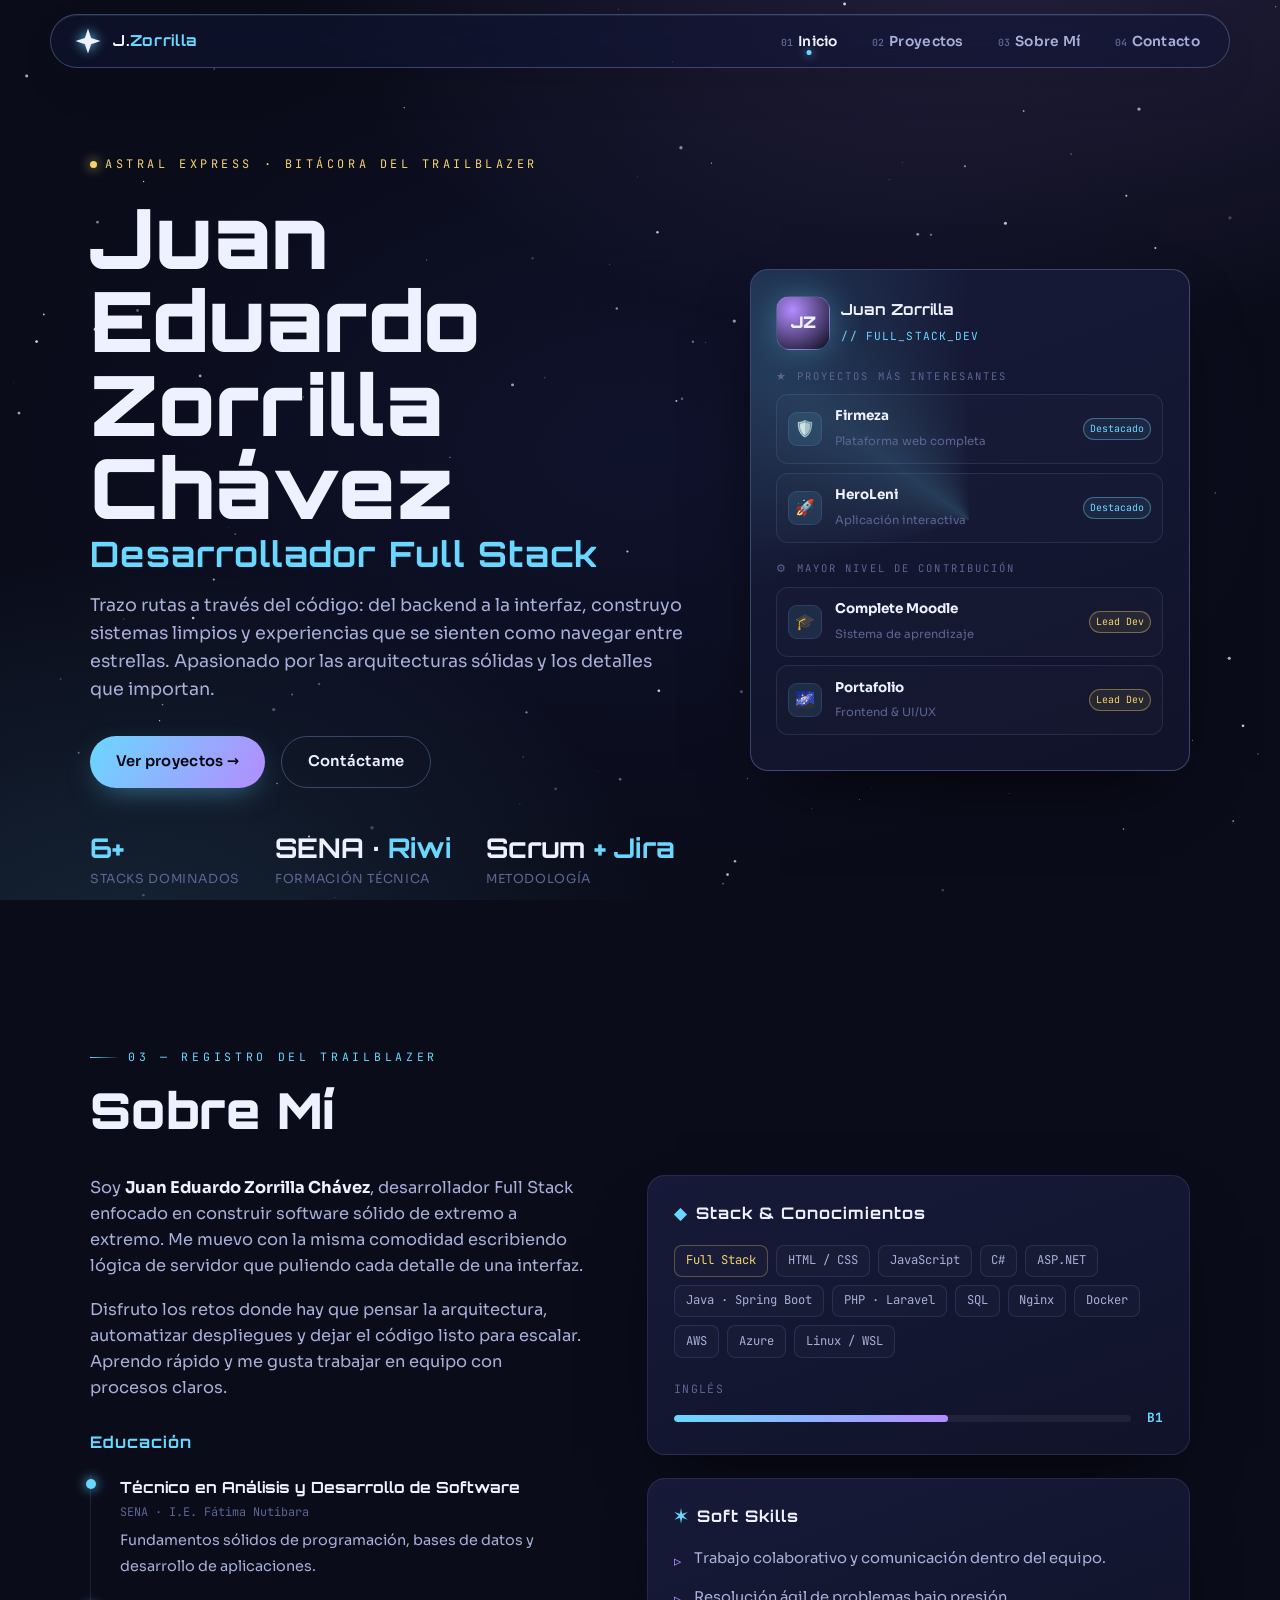
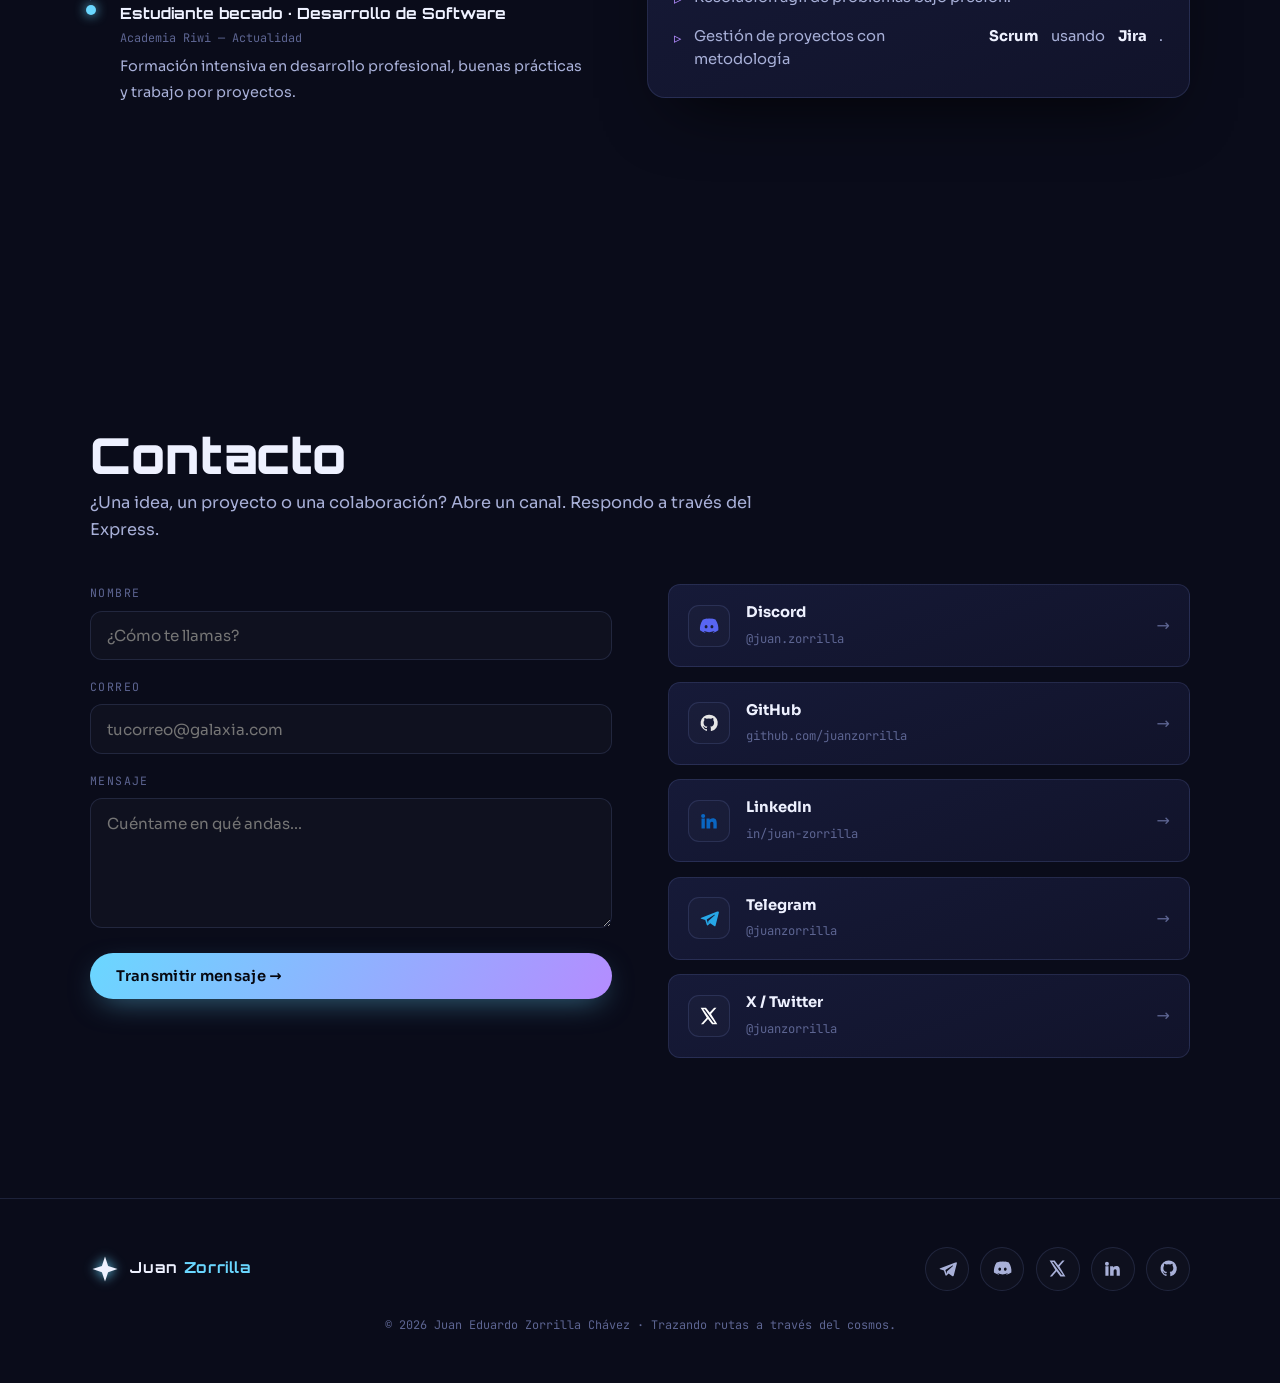
==== index.html @ fd863189 "Improoved portfolio" ====
<!DOCTYPE html>
<html lang="es">
<head>
<meta charset="UTF-8" />
<meta name="viewport" content="width=device-width, initial-scale=1.0" />
<title>Juan Eduardo Zorrilla Chávez — Portafolio</title>
<meta name="description" content="Desarrollador Full Stack. Trazando rutas a través del código." />
<link rel="preconnect" href="https://fonts.googleapis.com" />
<link rel="preconnect" href="https://fonts.gstatic.com" crossorigin />
<link href="https://fonts.googleapis.com/css2?family=Orbitron:wght@500;700;900&family=Sora:wght@300;400;600;700&family=JetBrains+Mono:wght@400;600&display=swap" rel="stylesheet" />
<link rel="stylesheet" href="styles.css" />
</head>
<body>

<canvas id="starfield"></canvas>
<div id="grid-overlay"></div>

<!-- =================== NAVBAR =================== -->
<nav class="nav" id="nav" aria-label="Navegación principal">
  <a href="index.html" class="brand">
    <span class="mark" aria-hidden="true">
      <svg viewBox="0 0 24 24" fill="none"><path d="M12 2 L14.5 9.5 L22 12 L14.5 14.5 L12 22 L9.5 14.5 L2 12 L9.5 9.5 Z" fill="currentColor"/></svg>
    </span>
    <span class="txt">J.<b>Zorrilla</b></span>
  </a>
  <ul class="nav-links" id="navLinks">
    <li><a href="#inicio"    data-link class="active"><span class="idx">01</span>Inicio</a></li>
    <li><a href="proyectos.html"><span class="idx">02</span>Proyectos</a></li>
    <li><a href="#sobre-mi"  data-link><span class="idx">03</span>Sobre Mí</a></li>
    <li><a href="#contacto"  data-link><span class="idx">04</span>Contacto</a></li>
  </ul>
  <button class="nav-toggle" id="navToggle" aria-label="Abrir menú" aria-expanded="false"><span></span></button>
</nav>

<!-- =================== HERO =================== -->
<header class="hero" id="inicio">
  <div class="wrap hero-inner">
    <div class="hero-copy">
      <span class="hero-tag reveal"><span class="dot"></span>Astral Express · Bitácora del Trailblazer</span>
      <h1 class="reveal d1">
        <span class="name">Juan Eduardo<br>Zorrilla Chávez</span>
        <span class="sub">Desarrollador Full Stack</span>
      </h1>
      <p class="lead reveal d2">
        Trazo rutas a través del código: del backend a la interfaz, construyo
        sistemas limpios y experiencias que se sienten como navegar entre estrellas.
        Apasionado por las arquitecturas sólidas y los detalles que importan.
      </p>
      <div class="hero-cta reveal d3">
        <a href="proyectos.html" class="btn">Ver proyectos →</a>
        <a href="#contacto" class="btn ghost">Contáctame</a>
      </div>
      <div class="hero-stats reveal d4">
        <div class="stat"><div class="n"><span>6+</span></div><div class="l">Stacks dominados</div></div>
        <div class="stat"><div class="n">SENA · <span>Riwi</span></div><div class="l">Formación técnica</div></div>
        <div class="stat"><div class="n">Scrum<span> + Jira</span></div><div class="l">Metodología</div></div>
      </div>
    </div>

    <aside class="hero-card reveal d2" aria-label="Proyectos destacados">
      <div class="hc-head">
        <div class="avatar">JZ</div>
        <div class="t"><b>Juan Zorrilla</b><small>// FULL_STACK_DEV</small></div>
      </div>
      <div class="hc-section-label">★ Proyectos más interesantes</div>
      <div class="hc-proj">
        <div class="pi">🛡️</div>
        <div class="pt"><b>Firmeza</b><small>Plataforma web completa</small></div>
        <span class="badge star">Destacado</span>
      </div>
      <div class="hc-proj">
        <div class="pi">🚀</div>
        <div class="pt"><b>HeroLeni</b><small>Aplicación interactiva</small></div>
        <span class="badge star">Destacado</span>
      </div>
      <div class="hc-section-label">⚙ Mayor nivel de contribución</div>
      <div class="hc-proj">
        <div class="pi">🎓</div>
        <div class="pt"><b>Complete Moodle</b><small>Sistema de aprendizaje</small></div>
        <span class="badge lead">Lead Dev</span>
      </div>
      <div class="hc-proj">
        <div class="pi">🌌</div>
        <div class="pt"><b>Portafolio</b><small>Frontend & UI/UX</small></div>
        <span class="badge lead">Lead Dev</span>
      </div>
    </aside>
  </div>
</header>

<!-- =================== SOBRE MÍ =================== -->
<section id="sobre-mi">
  <div class="wrap">
    <span class="eyebrow reveal">03 — Registro del Trailblazer</span>
    <h2 class="section-title reveal d1">Sobre Mí</h2>

    <div class="about-grid" style="margin-top:2.4rem;">
      <div class="about-bio reveal d1">
        <p>
          Soy <strong>Juan Eduardo Zorrilla Chávez</strong>, desarrollador
          Full Stack enfocado en construir software sólido de extremo a extremo.
          Me muevo con la misma comodidad escribiendo lógica de servidor que
          puliendo cada detalle de una interfaz.
        </p>
        <p>
          Disfruto los retos donde hay que pensar la arquitectura, automatizar
          despliegues y dejar el código listo para escalar. Aprendo rápido y me
          gusta trabajar en equipo con procesos claros.
        </p>

        <div class="edu">
          <h4 style="font-family:var(--display);font-size:1rem;letter-spacing:.06em;margin-bottom:1.2rem;color:var(--stellar);">Educación</h4>
          <div class="edu-item">
            <b>Técnico en Análisis y Desarrollo de Software</b>
            <small>SENA · I.E. Fátima Nutibara</small>
            <span>Fundamentos sólidos de programación, bases de datos y desarrollo de aplicaciones.</span>
          </div>
          <div class="edu-item">
            <b>Estudiante becado · Desarrollo de Software</b>
            <small>Academia Riwi — Actualidad</small>
            <span>Formación intensiva en desarrollo profesional, buenas prácticas y trabajo por proyectos.</span>
          </div>
        </div>
      </div>

      <div class="about-panels">
        <div class="panel reveal d2">
          <h4><span class="ic">◆</span> Stack &amp; Conocimientos</h4>
          <div class="chips">
            <span class="chip key">Full Stack</span>
            <span class="chip">HTML / CSS</span>
            <span class="chip">JavaScript</span>
            <span class="chip">C#</span>
            <span class="chip">ASP.NET</span>
            <span class="chip">Java · Spring Boot</span>
            <span class="chip">PHP · Laravel</span>
            <span class="chip">SQL</span>
            <span class="chip">Nginx</span>
            <span class="chip">Docker</span>
            <span class="chip">AWS</span>
            <span class="chip">Azure</span>
            <span class="chip">Linux / WSL</span>
          </div>
          <div style="margin-top:1.4rem;">
            <div style="font-family:var(--mono);font-size:.72rem;letter-spacing:.12em;text-transform:uppercase;color:var(--ink-faint);margin-bottom:.6rem;">Inglés</div>
            <div class="lang-row"><div class="bar"><i style="width:60%"></i></div><b>B1</b></div>
          </div>
        </div>

        <div class="panel reveal d3">
          <h4><span class="ic">✶</span> Soft Skills</h4>
          <ul class="softlist">
            <li><span class="ic">▹</span> Trabajo colaborativo y comunicación dentro del equipo.</li>
            <li><span class="ic">▹</span> Resolución ágil de problemas bajo presión.</li>
            <li><span class="ic">▹</span> Gestión de proyectos con metodología <strong style="color:var(--ink)">Scrum</strong> usando <strong style="color:var(--ink)">Jira</strong>.</li>
          </ul>
        </div>
      </div>
    </div>
  </div>
</section>

<!-- =================== CONTACTO =================== -->
<section id="contacto">
  <div class="wrap">
    <span class="eyebrow reveal">04 — Enviar señal</span>
    <h2 class="section-title reveal d1">Contacto</h2>
    <p class="section-sub reveal d1">¿Una idea, un proyecto o una colaboración? Abre un canal. Respondo a través del Express.</p>

    <div class="contact-grid" style="margin-top:2.6rem;">
      <form class="form reveal d2" id="contactForm" novalidate>
        <div class="field">
          <label for="name">Nombre</label>
          <input type="text" id="name" name="name" placeholder="¿Cómo te llamas?" required />
        </div>
        <div class="field">
          <label for="email">Correo</label>
          <input type="email" id="email" name="email" placeholder="tucorreo@galaxia.com" required />
        </div>
        <div class="field">
          <label for="msg">Mensaje</label>
          <textarea id="msg" name="msg" placeholder="Cuéntame en qué andas..." required></textarea>
        </div>
        <button type="submit" class="btn">Transmitir mensaje →</button>
        <div class="form-status" id="formStatus" role="status" aria-live="polite"></div>
      </form>

      <div class="quick reveal d3">
        <a class="quick-link" style="--qc:#5865f2" href="#" data-social>
          <span class="qi"><svg viewBox="0 0 24 24" fill="currentColor"><path d="M20.3 4.4A19.8 19.8 0 0 0 15.4 3l-.2.4a18 18 0 0 1 4.4 1.4 16.6 16.6 0 0 0-14.4 0A18 18 0 0 1 9.6 3.4L9.4 3a19.8 19.8 0 0 0-4.9 1.4C1.6 8.8.8 13 1.2 17.2A19.9 19.9 0 0 0 7.3 20l.4-.6a13 13 0 0 1-2-1c.2-.1.3-.2.5-.3a14.2 14.2 0 0 0 12 0l.5.3a13 13 0 0 1-2 1l.4.6a19.9 19.9 0 0 0 6.1-2.8c.5-4.9-.8-9-3.3-12.8ZM8.5 14.8c-1 0-1.7-.9-1.7-2s.8-2 1.7-2 1.8.9 1.7 2c0 1.1-.8 2-1.7 2Zm7 0c-1 0-1.7-.9-1.7-2s.8-2 1.7-2 1.8.9 1.7 2c0 1.1-.7 2-1.7 2Z"/></svg></span>
          <span class="qt"><b>Discord</b><small>@juan.zorrilla</small></span>
          <span class="arrow">→</span>
        </a>
        <a class="quick-link" style="--qc:#e6e6e6" href="https://github.com/" target="_blank" rel="noopener">
          <span class="qi"><svg viewBox="0 0 24 24" fill="currentColor"><path d="M12 2A10 10 0 0 0 8.8 21.5c.5.1.7-.2.7-.5v-1.7c-2.8.6-3.4-1.3-3.4-1.3-.5-1.2-1.1-1.5-1.1-1.5-.9-.6.1-.6.1-.6 1 .1 1.5 1 1.5 1 .9 1.5 2.3 1.1 2.9.8 0-.6.3-1.1.6-1.4-2.2-.2-4.6-1.1-4.6-5 0-1.1.4-2 1-2.7-.1-.3-.4-1.3.1-2.7 0 0 .8-.3 2.7 1a9.4 9.4 0 0 1 5 0c1.9-1.3 2.7-1 2.7-1 .5 1.4.2 2.4.1 2.7.6.7 1 1.6 1 2.7 0 3.9-2.4 4.8-4.6 5 .3.3.7 1 .7 2v2.9c0 .3.2.6.7.5A10 10 0 0 0 12 2Z"/></svg></span>
          <span class="qt"><b>GitHub</b><small>github.com/juanzorrilla</small></span>
          <span class="arrow">→</span>
        </a>
        <a class="quick-link" style="--qc:#0a66c2" href="https://linkedin.com/" target="_blank" rel="noopener">
          <span class="qi"><svg viewBox="0 0 24 24" fill="currentColor"><path d="M4.98 3.5a2.5 2.5 0 1 1 0 5 2.5 2.5 0 0 1 0-5ZM3 9h4v12H3V9Zm6 0h3.8v1.7h.05c.53-1 1.8-2 3.7-2 4 0 4.7 2.6 4.7 6V21h-4v-5.3c0-1.3 0-2.9-1.8-2.9s-2 1.4-2 2.8V21H9V9Z"/></svg></span>
          <span class="qt"><b>LinkedIn</b><small>in/juan-zorrilla</small></span>
          <span class="arrow">→</span>
        </a>
        <a class="quick-link" style="--qc:#27a7e7" href="https://telegram.org/" target="_blank" rel="noopener">
          <span class="qi"><svg viewBox="0 0 24 24" fill="currentColor"><path d="M21.9 4.3 2.9 11.6c-1.1.4-1.1 1.1-.2 1.4l4.8 1.5 1.8 5.7c.2.6.4.8.9.8.4 0 .6-.2.9-.5l2.3-2.3 4.8 3.5c.9.5 1.5.2 1.7-.8L23.8 5.6c.3-1.2-.5-1.8-1.3-1.3Zm-3 4.4-7.7 7-.3 3.2-1.6-5 9-5.7c.4-.3.8-.1.6.5Z"/></svg></span>
          <span class="qt"><b>Telegram</b><small>@juanzorrilla</small></span>
          <span class="arrow">→</span>
        </a>
        <a class="quick-link" style="--qc:#ffffff" href="https://x.com/" target="_blank" rel="noopener">
          <span class="qi"><svg viewBox="0 0 24 24" fill="currentColor"><path d="M18.2 2H21l-6.6 7.5L22 22h-6.3l-4.9-6.4L5.1 22H2.3l7-8L2 2h6.4l4.4 5.9L18.2 2Zm-1.1 18h1.7L7 3.8H5.2L17.1 20Z"/></svg></span>
          <span class="qt"><b>X / Twitter</b><small>@juanzorrilla</small></span>
          <span class="arrow">→</span>
        </a>
      </div>
    </div>
  </div>
</section>

<!-- =================== FOOTER =================== -->
<footer class="footer">
  <div class="wrap">
    <div class="footer-inner">
      <a href="index.html" class="brand">
        <span class="mark" aria-hidden="true"><svg viewBox="0 0 24 24" fill="none"><path d="M12 2 L14.5 9.5 L22 12 L14.5 14.5 L12 22 L9.5 14.5 L2 12 L9.5 9.5 Z" fill="currentColor"/></svg></span>
        <span class="txt">Juan <b>Zorrilla</b></span>
      </a>
      <div class="socials">
        <a class="social tg" href="https://telegram.org/" target="_blank" rel="noopener" aria-label="Telegram"><svg viewBox="0 0 24 24" fill="currentColor"><path d="M21.9 4.3 2.9 11.6c-1.1.4-1.1 1.1-.2 1.4l4.8 1.5 1.8 5.7c.2.6.4.8.9.8.4 0 .6-.2.9-.5l2.3-2.3 4.8 3.5c.9.5 1.5.2 1.7-.8L23.8 5.6c.3-1.2-.5-1.8-1.3-1.3Zm-3 4.4-7.7 7-.3 3.2-1.6-5 9-5.7c.4-.3.8-.1.6.5Z"/></svg></a>
        <a class="social dc" href="#" data-social aria-label="Discord"><svg viewBox="0 0 24 24" fill="currentColor"><path d="M20.3 4.4A19.8 19.8 0 0 0 15.4 3l-.2.4a18 18 0 0 1 4.4 1.4 16.6 16.6 0 0 0-14.4 0A18 18 0 0 1 9.6 3.4L9.4 3a19.8 19.8 0 0 0-4.9 1.4C1.6 8.8.8 13 1.2 17.2A19.9 19.9 0 0 0 7.3 20l.4-.6a13 13 0 0 1-2-1c.2-.1.3-.2.5-.3a14.2 14.2 0 0 0 12 0l.5.3a13 13 0 0 1-2 1l.4.6a19.9 19.9 0 0 0 6.1-2.8c.5-4.9-.8-9-3.3-12.8ZM8.5 14.8c-1 0-1.7-.9-1.7-2s.8-2 1.7-2 1.8.9 1.7 2c0 1.1-.8 2-1.7 2Zm7 0c-1 0-1.7-.9-1.7-2s.8-2 1.7-2 1.8.9 1.7 2c0 1.1-.7 2-1.7 2Z"/></svg></a>
        <a class="social x"  href="https://x.com/" target="_blank" rel="noopener" aria-label="X / Twitter"><svg viewBox="0 0 24 24" fill="currentColor"><path d="M18.2 2H21l-6.6 7.5L22 22h-6.3l-4.9-6.4L5.1 22H2.3l7-8L2 2h6.4l4.4 5.9L18.2 2Zm-1.1 18h1.7L7 3.8H5.2L17.1 20Z"/></svg></a>
        <a class="social li" href="https://linkedin.com/" target="_blank" rel="noopener" aria-label="LinkedIn"><svg viewBox="0 0 24 24" fill="currentColor"><path d="M4.98 3.5a2.5 2.5 0 1 1 0 5 2.5 2.5 0 0 1 0-5ZM3 9h4v12H3V9Zm6 0h3.8v1.7h.05c.53-1 1.8-2 3.7-2 4 0 4.7 2.6 4.7 6V21h-4v-5.3c0-1.3 0-2.9-1.8-2.9s-2 1.4-2 2.8V21H9V9Z"/></svg></a>
        <a class="social gh" href="https://github.com/" target="_blank" rel="noopener" aria-label="GitHub"><svg viewBox="0 0 24 24" fill="currentColor"><path d="M12 2A10 10 0 0 0 8.8 21.5c.5.1.7-.2.7-.5v-1.7c-2.8.6-3.4-1.3-3.4-1.3-.5-1.2-1.1-1.5-1.1-1.5-.9-.6.1-.6.1-.6 1 .1 1.5 1 1.5 1 .9 1.5 2.3 1.1 2.9.8 0-.6.3-1.1.6-1.4-2.2-.2-4.6-1.1-4.6-5 0-1.1.4-2 1-2.7-.1-.3-.4-1.3.1-2.7 0 0 .8-.3 2.7 1a9.4 9.4 0 0 1 5 0c1.9-1.3 2.7-1 2.7-1 .5 1.4.2 2.4.1 2.7.6.7 1 1.6 1 2.7 0 3.9-2.4 4.8-4.6 5 .3.3.7 1 .7 2v2.9c0 .3.2.6.7.5A10 10 0 0 0 12 2Z"/></svg></a>
      </div>
    </div>
    <div class="copy">© <span id="year"></span> Juan Eduardo Zorrilla Chávez · Trazando rutas a través del cosmos.</div>
  </div>
</footer>

<script src="main.js"></script>
</body>
</html>
---- styles.css ----
/* =====================================================================
   styles.css — Juan Eduardo Zorrilla Chávez · Portafolio
   Tema: Honkai: Star Rail / Astral Express
   ===================================================================== */

/* =====================================================================
   VARIABLES
   ===================================================================== */
:root {
  /* Fondos cósmicos */
  --void:         #05060e;
  --space:        #0a0c1a;
  --nebula:       #11132a;
  --nebula-2:     #161a38;

  /* Acentos estelares */
  --stellar:      #6ad7ff;
  --astral:       #b48cff;
  --gold:         #f6d36b;
  --rose:         #ff7eb6;

  /* Texto */
  --ink:          #eef1ff;
  --ink-soft:     #a8b0d8;
  --ink-faint:    #5d6592;

  /* Bordes / vidrio */
  --line:         rgba(150, 170, 255, .14);
  --line-bright:  rgba(150, 190, 255, .30);
  --glass:        rgba(18, 22, 48, .55);
  --glass-strong: rgba(14, 17, 38, .72);

  /* Tipografía */
  --display: 'Orbitron', sans-serif;
  --body:    'Sora', system-ui, sans-serif;
  --mono:    'JetBrains Mono', monospace;

  /* Sistema */
  --radius:    18px;
  --radius-sm: 12px;
  --maxw:      1180px;
  --ease:      cubic-bezier(.2, .7, .2, 1);
  --shadow:    0 30px 70px -30px rgba(0, 0, 0, .85);
  --glow:      0 0 32px rgba(106, 215, 255, .35);
}

/* =====================================================================
   RESET
   ===================================================================== */
*, *::before, *::after { box-sizing: border-box; margin: 0; padding: 0; }
html { scroll-behavior: smooth; scroll-padding-top: 96px; }
body {
  font-family: var(--body);
  background: var(--space);
  color: var(--ink);
  line-height: 1.6;
  overflow-x: hidden;
  -webkit-font-smoothing: antialiased;
}
a { color: inherit; text-decoration: none; }
img { max-width: 100%; display: block; }
button { font-family: inherit; cursor: pointer; border: none; background: none; color: inherit; }
ul { list-style: none; }
::selection { background: var(--stellar); color: var(--void); }

/* Scrollbar */
::-webkit-scrollbar { width: 10px; }
::-webkit-scrollbar-track { background: var(--void); }
::-webkit-scrollbar-thumb {
  background: linear-gradient(var(--astral), var(--stellar));
  border-radius: 20px;
  border: 2px solid var(--void);
}

/* =====================================================================
   FONDO CÓSMICO
   ===================================================================== */
#starfield {
  position: fixed; inset: 0; z-index: -2;
  background:
    radial-gradient(1200px 700px at 78% -8%, rgba(180, 140, 255, .16), transparent 60%),
    radial-gradient(1000px 800px at 10% 110%, rgba(106, 215, 255, .13), transparent 55%),
    radial-gradient(900px 600px at 50% 50%, rgba(20, 24, 60, .5), transparent 70%),
    var(--space);
}
#grid-overlay {
  position: fixed; inset: 0; z-index: -1; pointer-events: none; opacity: .4;
  background-image:
    linear-gradient(rgba(120, 150, 255, .04) 1px, transparent 1px),
    linear-gradient(90deg, rgba(120, 150, 255, .04) 1px, transparent 1px);
  background-size: 64px 64px;
  mask-image: radial-gradient(circle at 50% 30%, #000 0%, transparent 80%);
}

/* =====================================================================
   LAYOUT
   ===================================================================== */
.wrap {
  width: 100%;
  max-width: var(--maxw);
  margin-inline: auto;
  padding-inline: clamp(20px, 5vw, 40px);
}
section { position: relative; padding-block: clamp(80px, 11vw, 140px); }

.eyebrow {
  font-family: var(--mono); font-size: .72rem; letter-spacing: .32em;
  text-transform: uppercase; color: var(--stellar);
  display: inline-flex; align-items: center; gap: .7em; margin-bottom: 1.1rem;
}
.eyebrow::before {
  content: ""; width: 30px; height: 1px;
  background: linear-gradient(90deg, var(--stellar), transparent);
}
.section-title {
  font-family: var(--display); font-weight: 900;
  font-size: clamp(1.9rem, 4.4vw, 3.1rem);
  line-height: 1.05; letter-spacing: .01em; margin-bottom: .6rem;
}
.section-sub { color: var(--ink-soft); max-width: 56ch; font-size: 1.02rem; }

/* =====================================================================
   NAVBAR — Liquid Glass
   ===================================================================== */
.nav {
  position: fixed; top: 14px; left: 50%; transform: translateX(-50%);
  width: min(var(--maxw), calc(100% - 28px)); z-index: 1000;
  display: flex; align-items: center; justify-content: space-between;
  padding: 11px 14px 11px 22px; border-radius: 999px;
  background: var(--glass);
  border: 1px solid var(--line-bright);
  backdrop-filter: blur(22px) saturate(160%);
  -webkit-backdrop-filter: blur(22px) saturate(160%);
  box-shadow: 0 18px 50px -24px rgba(0,0,0,.9), inset 0 1px 0 rgba(255,255,255,.07);
  transition: transform .45s var(--ease), opacity .35s var(--ease), background .4s;
}
.nav.hidden  { transform: translateX(-50%) translateY(-160%); opacity: 0; }
.nav.scrolled { background: var(--glass-strong); }

.brand { display: flex; align-items: center; gap: .65rem; font-family: var(--display); font-weight: 700; letter-spacing: .04em; }
.brand .mark { width: 30px; height: 30px; flex: none; display: grid; place-items: center; }
.brand .mark svg { width: 100%; height: 100%; filter: drop-shadow(0 0 6px var(--stellar)); }
.brand .txt { font-size: .95rem; }
.brand .txt b { color: var(--stellar); }

.nav-links { display: flex; align-items: center; gap: .25rem; }
.nav-links a {
  position: relative; font-size: .86rem; font-weight: 600; letter-spacing: .02em;
  padding: .55rem .95rem; border-radius: 999px; color: var(--ink-soft);
  transition: color .25s, background .25s;
}
.nav-links a .idx { font-family: var(--mono); font-size: .62rem; color: var(--ink-faint); margin-right: .45em; }
.nav-links a:hover { color: var(--ink); background: rgba(120, 150, 255, .10); }
.nav-links a.active { color: var(--ink); }
.nav-links a.active::after {
  content: ""; position: absolute; left: 50%; bottom: .28rem; transform: translateX(-50%);
  width: 5px; height: 5px; border-radius: 50%;
  background: var(--stellar); box-shadow: 0 0 10px var(--stellar);
}
/* Enlace "actual" en páginas distintas a index */
.nav-links a.current-page { color: var(--stellar); }

.nav-toggle {
  display: none; width: 42px; height: 42px; border-radius: 50%;
  border: 1px solid var(--line-bright); align-items: center; justify-content: center;
}
.nav-toggle span { width: 18px; height: 2px; background: var(--ink); position: relative; transition: .3s; }
.nav-toggle span::before,
.nav-toggle span::after {
  content: ""; position: absolute; left: 0; width: 18px; height: 2px;
  background: var(--ink); transition: .3s;
}
.nav-toggle span::before { top: -6px; }
.nav-toggle span::after  { top:  6px; }
.nav-toggle.open span { background: transparent; }
.nav-toggle.open span::before { top: 0; transform: rotate(45deg); }
.nav-toggle.open span::after  { top: 0; transform: rotate(-45deg); }

/* =====================================================================
   BOTONES
   ===================================================================== */
.btn {
  --c1: var(--stellar); --c2: var(--astral);
  position: relative; display: inline-flex; align-items: center; gap: .6em;
  font-family: var(--body); font-weight: 600; font-size: .92rem; letter-spacing: .02em;
  padding: .85rem 1.6rem; border-radius: 999px; overflow: hidden;
  color: var(--void); isolation: isolate;
  background: linear-gradient(120deg, var(--c1), var(--c2));
  transition: transform .3s var(--ease), box-shadow .3s var(--ease);
  box-shadow: 0 10px 30px -10px rgba(106, 215, 255, .5);
}
.btn::after {
  content: ""; position: absolute; inset: 0; z-index: -1;
  background: linear-gradient(120deg, transparent 20%, rgba(255,255,255,.55) 50%, transparent 80%);
  transform: translateX(-120%); transition: transform .6s var(--ease);
}
.btn:hover { transform: translateY(-3px); box-shadow: 0 16px 40px -12px rgba(180,140,255,.65); }
.btn:hover::after { transform: translateX(120%); }
.btn:active { transform: translateY(-1px) scale(.99); }

.btn.ghost {
  background: transparent; color: var(--ink);
  border: 1px solid var(--line-bright); box-shadow: none;
}
.btn.ghost::after { display: none; }
.btn.ghost:hover { border-color: var(--stellar); color: var(--stellar); background: rgba(106,215,255,.06); }

/* =====================================================================
   REVEAL ON SCROLL
   ===================================================================== */
.reveal { opacity: 0; transform: translateY(34px); transition: opacity .7s var(--ease), transform .7s var(--ease); }
.reveal.in { opacity: 1; transform: none; }
.reveal.d1 { transition-delay: .08s; } .reveal.d2 { transition-delay: .16s; }
.reveal.d3 { transition-delay: .24s; } .reveal.d4 { transition-delay: .32s; }

/* =====================================================================
   HERO
   ===================================================================== */
.hero { min-height: 100svh; display: flex; align-items: center; padding-top: 140px; }
.hero-inner {
  display: grid; grid-template-columns: 1.15fr .85fr;
  gap: clamp(2rem, 5vw, 4rem); align-items: center; width: 100%;
}

.hero-tag {
  font-family: var(--mono); font-size: .74rem; letter-spacing: .3em; text-transform: uppercase;
  color: var(--gold); display: inline-flex; align-items: center; gap: .7em; margin-bottom: 1.4rem;
}
.hero-tag .dot {
  width: 7px; height: 7px; border-radius: 50%;
  background: var(--gold); box-shadow: 0 0 12px var(--gold); animation: pulse 2.4s infinite;
}
@keyframes pulse {
  0%, 100% { opacity: 1; transform: scale(1); }
  50%       { opacity: .4; transform: scale(.7); }
}

/* RGB solo en hover */
.hero h1 {
  font-family: var(--display); font-weight: 900; line-height: 1;
  font-size: clamp(2.6rem, 7vw, 5.2rem); letter-spacing: .005em; margin-bottom: 1.2rem;
}
.hero h1 .name {
  display: inline-block; cursor: default;
  background: linear-gradient(90deg, var(--ink), var(--ink));
  -webkit-background-clip: text; background-clip: text;
  color: transparent; -webkit-text-fill-color: transparent;
  transition: filter .3s;
}
.hero h1 .name:hover {
  background: linear-gradient(90deg,#ff5d5d,#ffb65d,#f6f65d,#5dff8b,#5dd8ff,#9b5dff,#ff5dd8,#ff5d5d);
  background-size: 300% 100%;
  -webkit-background-clip: text; background-clip: text;
  -webkit-text-fill-color: transparent; color: transparent;
  animation: rgbcycle 3s linear infinite;
  filter: drop-shadow(0 0 22px rgba(120,180,255,.45));
}
@keyframes rgbcycle { to { background-position: 300% 50%; } }

.hero h1 .sub { display: block; font-size: .42em; color: var(--stellar); font-weight: 700; letter-spacing: .04em; margin-top: .5rem; }

.hero p.lead { color: var(--ink-soft); font-size: 1.1rem; max-width: 50ch; margin-bottom: 2rem; }
.hero-cta { display: flex; gap: 1rem; flex-wrap: wrap; margin-bottom: 2.4rem; }

.hero-stats { display: flex; gap: 2.2rem; flex-wrap: wrap; }
.hero-stats .stat .n { font-family: var(--display); font-weight: 700; font-size: 1.7rem; color: var(--ink); }
.hero-stats .stat .n span { color: var(--stellar); }
.hero-stats .stat .l { font-size: .78rem; color: var(--ink-faint); letter-spacing: .05em; text-transform: uppercase; }

/* Tarjeta hero */
.hero-card {
  position: relative; border-radius: var(--radius); padding: 1.6rem;
  background: linear-gradient(160deg, var(--nebula-2), var(--nebula));
  border: 1px solid var(--line-bright); box-shadow: var(--shadow); overflow: hidden;
}
.hero-card::before {
  content: ""; position: absolute; inset: -40%; z-index: 0;
  background: conic-gradient(from 0deg, transparent 0 70%, rgba(106,215,255,.18) 85%, transparent 100%);
  animation: spin 9s linear infinite;
}
.hero-card > * { position: relative; z-index: 1; }
@keyframes spin { to { transform: rotate(360deg); } }

.hero-card .hc-head { display: flex; align-items: center; gap: .7rem; margin-bottom: 1.1rem; }
.hero-card .avatar {
  width: 54px; height: 54px; border-radius: 14px; flex: none;
  background: radial-gradient(circle at 30% 25%, var(--astral), var(--space));
  border: 1px solid var(--line-bright);
  display: grid; place-items: center;
  font-family: var(--display); font-weight: 900; color: var(--ink); box-shadow: var(--glow);
}
.hero-card .hc-head .t b { display: block; font-family: var(--display); font-size: .95rem; }
.hero-card .hc-head .t small { color: var(--stellar); font-family: var(--mono); font-size: .7rem; letter-spacing: .1em; }

.hc-section-label {
  font-family: var(--mono); font-size: .66rem; letter-spacing: .2em;
  text-transform: uppercase; color: var(--ink-faint); margin: 1.1rem 0 .6rem;
}
.hc-proj {
  display: flex; align-items: center; gap: .8rem; padding: .65rem .7rem;
  border-radius: var(--radius-sm); border: 1px solid var(--line); margin-bottom: .55rem;
  transition: .3s var(--ease); background: rgba(255,255,255,.015);
}
.hc-proj:hover { border-color: var(--line-bright); transform: translateX(4px); background: rgba(106,215,255,.05); }
.hc-proj .pi { width: 34px; height: 34px; flex: none; border-radius: 9px; display: grid; place-items: center; font-size: 1rem; background: rgba(106,215,255,.1); border: 1px solid var(--line); }
.hc-proj .pt { flex: 1; min-width: 0; }
.hc-proj .pt b { font-size: .84rem; display: block; }
.hc-proj .pt small { color: var(--ink-faint); font-size: .72rem; }
.hc-proj .badge { font-family: var(--mono); font-size: .62rem; padding: .2em .6em; border-radius: 999px; white-space: nowrap; }
.badge.lead { color: var(--gold); border: 1px solid rgba(246,211,107,.4); background: rgba(246,211,107,.08); }
.badge.star { color: var(--stellar); border: 1px solid rgba(106,215,255,.4); background: rgba(106,215,255,.08); }

/* =====================================================================
   SOBRE MÍ
   ===================================================================== */
.about-grid { display: grid; grid-template-columns: 1fr 1.1fr; gap: clamp(2rem, 5vw, 4rem); align-items: start; }

.about-bio p { color: var(--ink-soft); margin-bottom: 1.1rem; font-size: 1.02rem; }
.about-bio p strong { color: var(--ink); }

.edu { margin-top: 1.8rem; }
.edu-item { position: relative; padding-left: 1.8rem; padding-bottom: 1.4rem; border-left: 1px solid var(--line); }
.edu-item:last-child { border-color: transparent; padding-bottom: 0; }
.edu-item::before {
  content: ""; position: absolute; left: -5px; top: 4px; width: 10px; height: 10px;
  border-radius: 50%; background: var(--stellar); box-shadow: 0 0 12px var(--stellar);
}
.edu-item b { font-family: var(--display); font-size: .96rem; }
.edu-item small { display: block; color: var(--ink-faint); font-family: var(--mono); font-size: .74rem; margin: .15rem 0 .35rem; }
.edu-item span { color: var(--ink-soft); font-size: .9rem; }

.panel {
  border-radius: var(--radius); padding: 1.6rem;
  background: linear-gradient(160deg, var(--nebula-2), var(--nebula));
  border: 1px solid var(--line); box-shadow: var(--shadow);
}
.panel + .panel { margin-top: 1.4rem; }
.panel h4 { font-family: var(--display); font-size: 1rem; letter-spacing: .06em; margin-bottom: 1.1rem; display: flex; align-items: center; gap: .6em; }
.panel h4 .ic { color: var(--stellar); }

.chips { display: flex; flex-wrap: wrap; gap: .5rem; }
.chip {
  font-family: var(--mono); font-size: .76rem; padding: .45em .9em;
  border-radius: 8px; border: 1px solid var(--line);
  background: rgba(255,255,255,.02); color: var(--ink-soft); transition: .25s var(--ease);
}
.chip:hover { border-color: var(--stellar); color: var(--stellar); transform: translateY(-2px); background: rgba(106,215,255,.06); }
.chip.key { color: var(--gold); border-color: rgba(246,211,107,.3); }

.softlist { display: grid; gap: .8rem; }
.softlist li { display: flex; gap: .8rem; align-items: flex-start; color: var(--ink-soft); font-size: .92rem; }
.softlist li .ic { color: var(--astral); flex: none; margin-top: .15rem; }

.lang-row { display: flex; align-items: center; gap: 1rem; margin-top: .4rem; }
.lang-row .bar { flex: 1; height: 7px; border-radius: 999px; background: rgba(255,255,255,.06); overflow: hidden; }
.lang-row .bar i { display: block; height: 100%; width: 60%; border-radius: 999px; background: linear-gradient(90deg, var(--stellar), var(--astral)); }
.lang-row b { font-family: var(--mono); font-size: .8rem; color: var(--stellar); }

/* =====================================================================
   CONTACTO
   ===================================================================== */
.contact-grid { display: grid; grid-template-columns: 1fr 1fr; gap: clamp(2rem,5vw,3.5rem); align-items: start; }

.form { display: grid; gap: 1.1rem; }
.field { position: relative; }
.field label { font-family: var(--mono); font-size: .72rem; letter-spacing: .12em; text-transform: uppercase; color: var(--ink-faint); margin-bottom: .5rem; display: block; }
.field input,
.field textarea {
  width: 100%; font-family: var(--body); font-size: .95rem; color: var(--ink);
  background: rgba(255,255,255,.025); border: 1px solid var(--line);
  border-radius: var(--radius-sm); padding: .9rem 1rem; transition: .28s var(--ease); resize: vertical;
}
.field input:focus,
.field textarea:focus {
  outline: none; border-color: var(--stellar);
  background: rgba(106,215,255,.05); box-shadow: 0 0 0 4px rgba(106,215,255,.12);
}
.field textarea { min-height: 130px; }
.form-status { font-family: var(--mono); font-size: .82rem; min-height: 1.2em; color: var(--stellar); }

.quick { display: grid; gap: .9rem; }
.quick-link {
  display: flex; align-items: center; gap: 1rem; padding: 1rem 1.2rem;
  border-radius: var(--radius-sm); border: 1px solid var(--line);
  background: linear-gradient(160deg, var(--nebula-2), var(--nebula));
  transition: .3s var(--ease);
}
.quick-link:hover { transform: translateX(6px); border-color: var(--line-bright); box-shadow: 0 0 26px -8px var(--qc, var(--stellar)); }
.quick-link .qi { width: 42px; height: 42px; flex: none; border-radius: 11px; display: grid; place-items: center; border: 1px solid var(--line); background: rgba(255,255,255,.02); color: var(--qc, var(--stellar)); }
.quick-link .qi svg { width: 20px; height: 20px; }
.quick-link .qt { flex: 1; }
.quick-link .qt b { font-size: .92rem; display: block; }
.quick-link .qt small { color: var(--ink-faint); font-size: .76rem; font-family: var(--mono); }
.quick-link .arrow { color: var(--ink-faint); transition: .3s; }
.quick-link:hover .arrow { color: var(--qc, var(--stellar)); transform: translateX(3px); }

/* =====================================================================
   FOOTER
   ===================================================================== */
.footer { border-top: 1px solid var(--line); padding-block: 3rem; }
.footer-inner { display: flex; align-items: center; justify-content: space-between; gap: 1.5rem; flex-wrap: wrap; }

.socials { display: flex; gap: .7rem; }
.social {
  width: 44px; height: 44px; border-radius: 50%; display: grid; place-items: center;
  border: 1px solid var(--line); background: rgba(255,255,255,.02); color: var(--ink-soft);
  transition: .3s var(--ease);
}
.social svg { width: 19px; height: 19px; }
.social:hover { color: var(--void); border-color: transparent; transform: translateY(-4px); }
.social.tg:hover { background: #27a7e7; box-shadow: 0 0 22px rgba(39,167,231,.6); }
.social.dc:hover { background: #5865f2; box-shadow: 0 0 22px rgba(88,101,242,.6); }
.social.x:hover  { background: #fff;    box-shadow: 0 0 22px rgba(255,255,255,.5); }
.social.li:hover { background: #0a66c2; box-shadow: 0 0 22px rgba(10,102,194,.6); }
.social.gh:hover { background: #e6e6e6; box-shadow: 0 0 22px rgba(255,255,255,.5); }

.footer .copy { color: var(--ink-faint); font-family: var(--mono); font-size: .74rem; width: 100%; text-align: center; margin-top: 1.6rem; }

/* =====================================================================
   PROYECTOS (proyectos.html)
   ===================================================================== */
.proj-page { padding-top: 160px; }
.proj-head { display: flex; align-items: flex-end; justify-content: space-between; gap: 2rem; flex-wrap: wrap; margin-bottom: 2.4rem; }

.filters { display: flex; gap: .5rem; flex-wrap: wrap; margin-bottom: 2.6rem; }
.filter {
  font-family: var(--mono); font-size: .78rem; letter-spacing: .04em;
  padding: .6rem 1.1rem; border-radius: 999px; color: var(--ink-soft);
  border: 1px solid var(--line); background: rgba(255,255,255,.02);
  transition: .28s var(--ease); display: inline-flex; align-items: center; gap: .5em;
}
.filter .cnt { font-size: .66rem; color: var(--ink-faint); }
.filter:hover { border-color: var(--line-bright); color: var(--ink); transform: translateY(-2px); }
.filter.active {
  color: var(--void); border-color: transparent;
  background: linear-gradient(120deg, var(--stellar), var(--astral));
  box-shadow: 0 8px 24px -10px rgba(106,215,255,.6);
}
.filter.active .cnt { color: rgba(5,6,14,.7); }

.proj-grid { display: grid; grid-template-columns: repeat(auto-fill, minmax(300px, 1fr)); gap: 1.4rem; }

/* Tarjeta = Carta Astral */
.card {
  position: relative; border-radius: var(--radius); padding: 1.5rem;
  background: linear-gradient(165deg, var(--nebula-2), var(--nebula));
  border: 1px solid var(--line); overflow: hidden;
  transition: transform .5s var(--ease), border-color .4s, box-shadow .5s;
  transform-style: preserve-3d; min-height: 230px;
  display: flex; flex-direction: column;
}
.card::before {
  content: ""; position: absolute; width: 340px; height: 340px;
  left: var(--mx, 50%); top: var(--my, 50%);
  transform: translate(-50%,-50%); pointer-events: none;
  background: radial-gradient(circle, rgba(106,215,255,.18), transparent 60%);
  opacity: 0; transition: opacity .4s;
}
.card::after {
  content: ""; position: absolute; top: 0; left: 0; right: 0; height: 2px;
  background: linear-gradient(90deg, transparent, var(--path, var(--stellar)), transparent);
  opacity: .55;
}
.card:hover {
  transform: translateY(-8px) rotateX(4deg) rotateY(-3deg);
  border-color: var(--line-bright);
  box-shadow: 0 40px 70px -30px rgba(0,0,0,.9), 0 0 40px -8px var(--path, var(--stellar));
}
.card:hover::before { opacity: 1; }

.card .path-tag {
  font-family: var(--mono); font-size: .64rem; letter-spacing: .18em; text-transform: uppercase;
  color: var(--path, var(--stellar)); display: inline-flex; align-items: center; gap: .5em; margin-bottom: 1rem;
}
.card h3 { font-family: var(--display); font-weight: 700; font-size: 1.18rem; margin-bottom: .55rem; letter-spacing: .01em; }
.card p  { color: var(--ink-soft); font-size: .9rem; flex: 1; }
.card .tech { display: flex; gap: .4rem; flex-wrap: wrap; margin-top: 1.1rem; }
.card .tech span { font-family: var(--mono); font-size: .66rem; color: var(--ink-faint); padding: .25em .6em; border-radius: 999px; border: 1px solid var(--line); }
.card .links { display: flex; gap: 1rem; margin-top: 1.2rem; }
.card .links a { font-size: .78rem; font-weight: 600; color: var(--stellar); display: inline-flex; align-items: center; gap: .4em; transition: .25s; }
.card .links a:hover { gap: .7em; color: var(--ink); }

@keyframes cardin { from { opacity:0; transform:translateY(20px) scale(.97); } to { opacity:1; transform:none; } }
.card.show-anim { animation: cardin .5s var(--ease) both; }

.empty-note { grid-column: 1/-1; text-align: center; color: var(--ink-faint); font-family: var(--mono); padding: 3rem; display: none; }

/* =====================================================================
   RESPONSIVE
   ===================================================================== */
@media (max-width: 920px) {
  .hero-inner    { grid-template-columns: 1fr; }
  .hero-card     { order: -1; max-width: 440px; }
  .about-grid,
  .contact-grid  { grid-template-columns: 1fr; }
}
@media (max-width: 720px) {
  .nav-links {
    position: absolute; top: calc(100% + 12px); right: 0;
    flex-direction: column; align-items: stretch;
    width: 230px; padding: .6rem; gap: .2rem; border-radius: var(--radius);
    background: var(--glass-strong); border: 1px solid var(--line-bright);
    backdrop-filter: blur(22px); -webkit-backdrop-filter: blur(22px);
    box-shadow: var(--shadow);
    opacity: 0; visibility: hidden; transform: translateY(-10px); transition: .3s var(--ease);
  }
  .nav-links.open { opacity: 1; visibility: visible; transform: none; }
  .nav-links a { padding: .8rem 1rem; }
  .nav-toggle   { display: flex; }
}
@media (prefers-reduced-motion: reduce) {
  * { animation-duration: .001ms !important; animation-iteration-count: 1 !important; transition-duration: .01ms !important; }
  html { scroll-behavior: auto; }
}
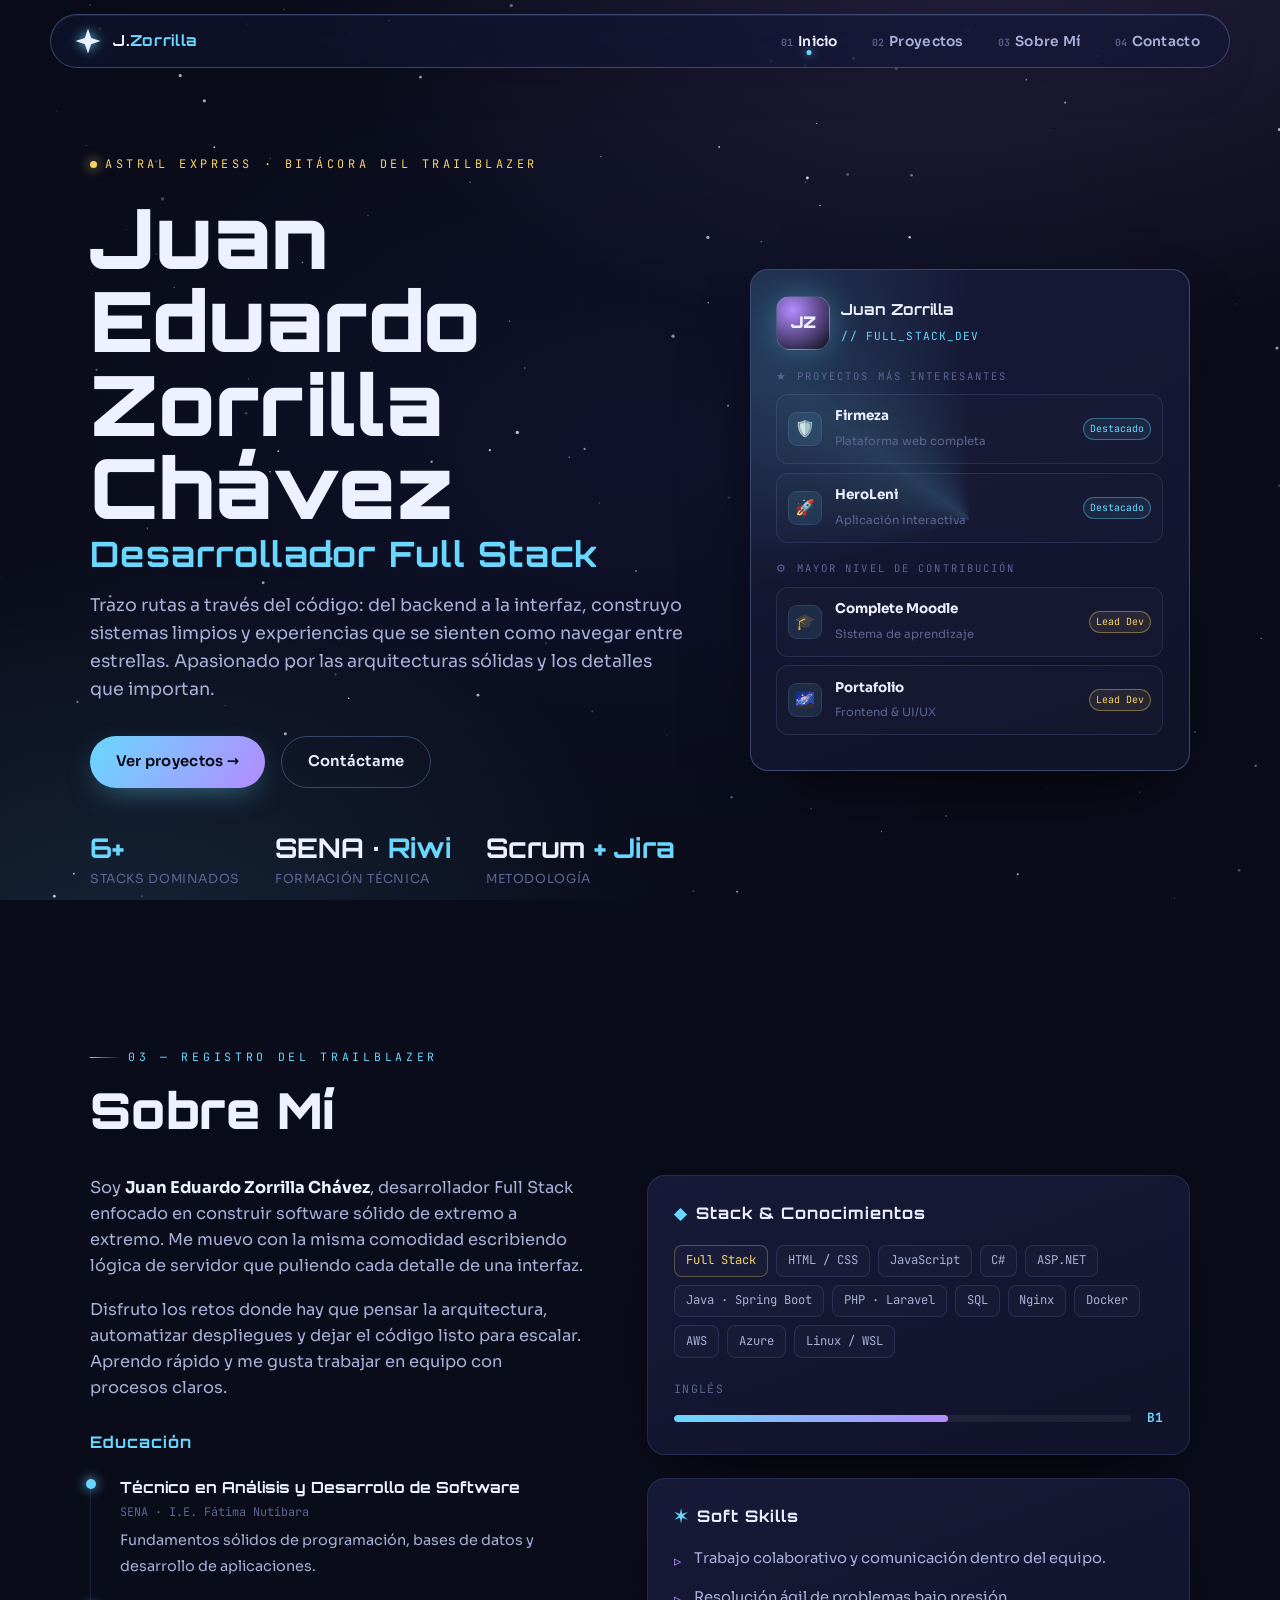
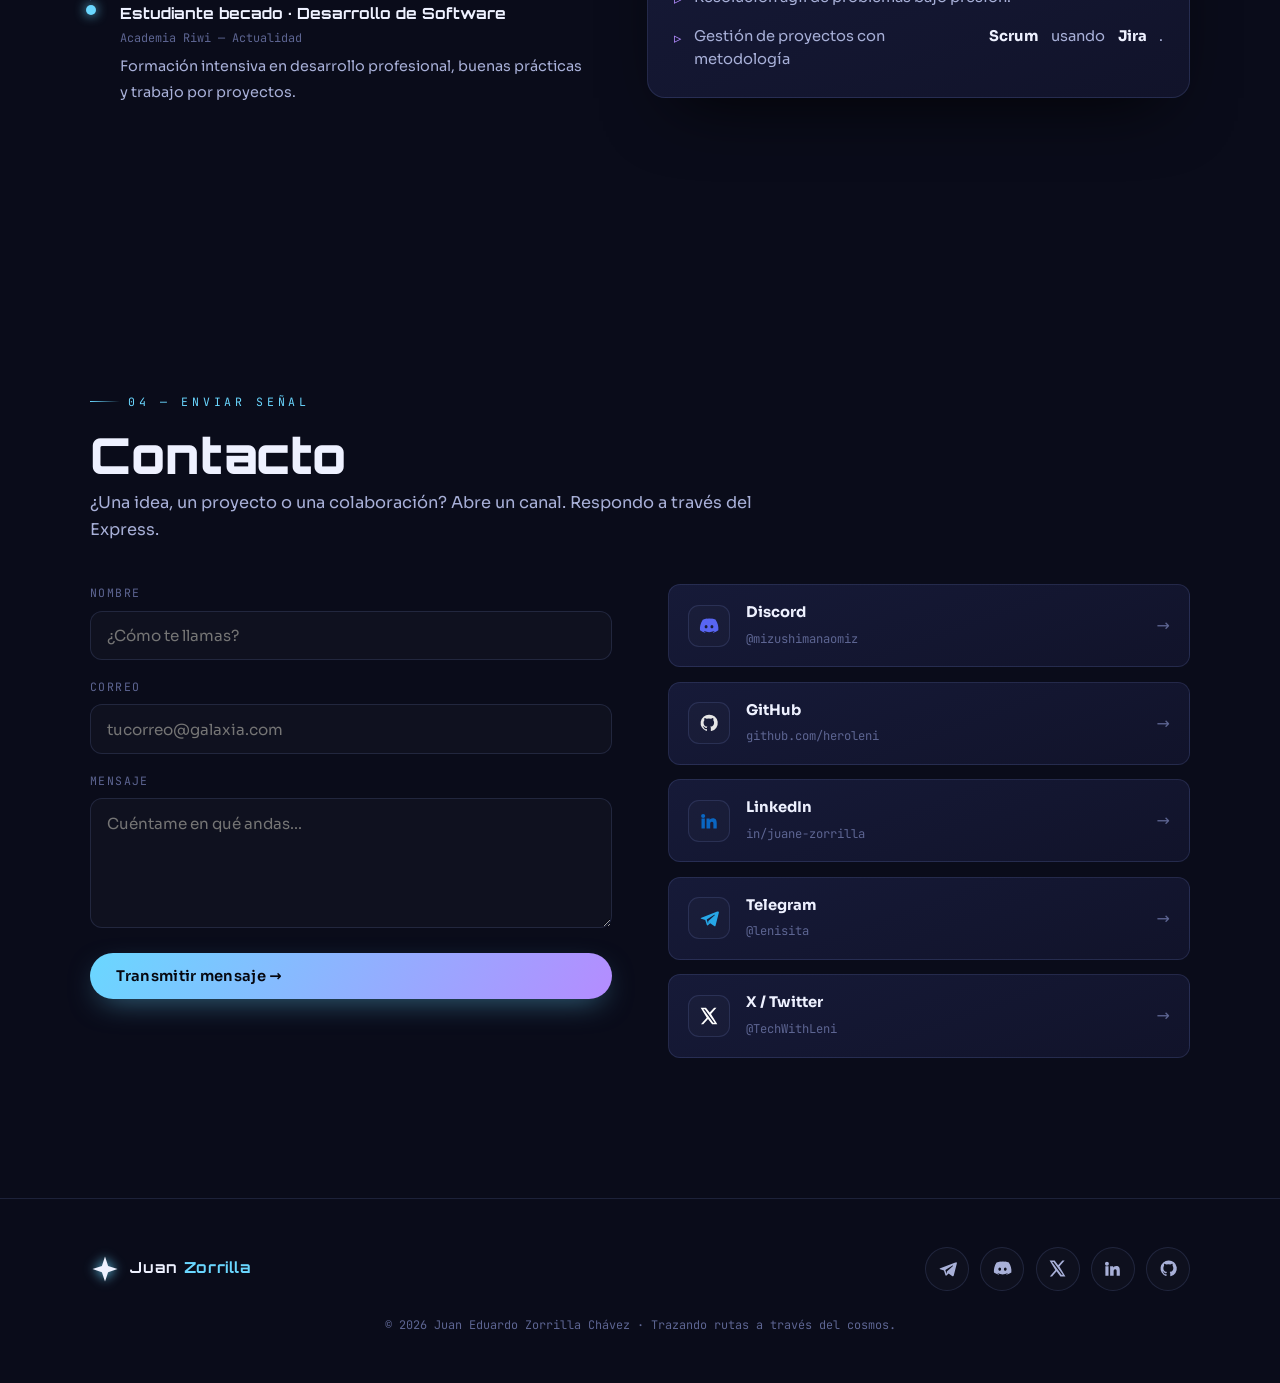
==== commit 5a12d6d6: "Update index.html" ====
--- a/index.html
+++ b/index.html
@@ -188,27 +188,27 @@
       <div class="quick reveal d3">
         <a class="quick-link" style="--qc:#5865f2" href="#" data-social>
           <span class="qi"><svg viewBox="0 0 24 24" fill="currentColor"><path d="M20.3 4.4A19.8 19.8 0 0 0 15.4 3l-.2.4a18 18 0 0 1 4.4 1.4 16.6 16.6 0 0 0-14.4 0A18 18 0 0 1 9.6 3.4L9.4 3a19.8 19.8 0 0 0-4.9 1.4C1.6 8.8.8 13 1.2 17.2A19.9 19.9 0 0 0 7.3 20l.4-.6a13 13 0 0 1-2-1c.2-.1.3-.2.5-.3a14.2 14.2 0 0 0 12 0l.5.3a13 13 0 0 1-2 1l.4.6a19.9 19.9 0 0 0 6.1-2.8c.5-4.9-.8-9-3.3-12.8ZM8.5 14.8c-1 0-1.7-.9-1.7-2s.8-2 1.7-2 1.8.9 1.7 2c0 1.1-.8 2-1.7 2Zm7 0c-1 0-1.7-.9-1.7-2s.8-2 1.7-2 1.8.9 1.7 2c0 1.1-.7 2-1.7 2Z"/></svg></span>
-          <span class="qt"><b>Discord</b><small>@juan.zorrilla</small></span>
-          <span class="arrow">→</span>
-        </a>
-        <a class="quick-link" style="--qc:#e6e6e6" href="https://github.com/" target="_blank" rel="noopener">
+          <span class="qt"><b>Discord</b><small>@mizushimanaomiz</small></span>
+          <span class="arrow">→</span>
+        </a>
+        <a class="quick-link" style="--qc:#e6e6e6" href="https://github.com/heroleni" target="_blank" rel="noopener">
           <span class="qi"><svg viewBox="0 0 24 24" fill="currentColor"><path d="M12 2A10 10 0 0 0 8.8 21.5c.5.1.7-.2.7-.5v-1.7c-2.8.6-3.4-1.3-3.4-1.3-.5-1.2-1.1-1.5-1.1-1.5-.9-.6.1-.6.1-.6 1 .1 1.5 1 1.5 1 .9 1.5 2.3 1.1 2.9.8 0-.6.3-1.1.6-1.4-2.2-.2-4.6-1.1-4.6-5 0-1.1.4-2 1-2.7-.1-.3-.4-1.3.1-2.7 0 0 .8-.3 2.7 1a9.4 9.4 0 0 1 5 0c1.9-1.3 2.7-1 2.7-1 .5 1.4.2 2.4.1 2.7.6.7 1 1.6 1 2.7 0 3.9-2.4 4.8-4.6 5 .3.3.7 1 .7 2v2.9c0 .3.2.6.7.5A10 10 0 0 0 12 2Z"/></svg></span>
-          <span class="qt"><b>GitHub</b><small>github.com/juanzorrilla</small></span>
-          <span class="arrow">→</span>
-        </a>
-        <a class="quick-link" style="--qc:#0a66c2" href="https://linkedin.com/" target="_blank" rel="noopener">
+          <span class="qt"><b>GitHub</b><small>github.com/heroleni</small></span>
+          <span class="arrow">→</span>
+        </a>
+        <a class="quick-link" style="--qc:#0a66c2" href="https://www.linkedin.com/in/juane-zorrilla/" target="_blank" rel="noopener">
           <span class="qi"><svg viewBox="0 0 24 24" fill="currentColor"><path d="M4.98 3.5a2.5 2.5 0 1 1 0 5 2.5 2.5 0 0 1 0-5ZM3 9h4v12H3V9Zm6 0h3.8v1.7h.05c.53-1 1.8-2 3.7-2 4 0 4.7 2.6 4.7 6V21h-4v-5.3c0-1.3 0-2.9-1.8-2.9s-2 1.4-2 2.8V21H9V9Z"/></svg></span>
-          <span class="qt"><b>LinkedIn</b><small>in/juan-zorrilla</small></span>
+          <span class="qt"><b>LinkedIn</b><small>in/juane-zorrilla</small></span>
           <span class="arrow">→</span>
         </a>
         <a class="quick-link" style="--qc:#27a7e7" href="https://telegram.org/" target="_blank" rel="noopener">
           <span class="qi"><svg viewBox="0 0 24 24" fill="currentColor"><path d="M21.9 4.3 2.9 11.6c-1.1.4-1.1 1.1-.2 1.4l4.8 1.5 1.8 5.7c.2.6.4.8.9.8.4 0 .6-.2.9-.5l2.3-2.3 4.8 3.5c.9.5 1.5.2 1.7-.8L23.8 5.6c.3-1.2-.5-1.8-1.3-1.3Zm-3 4.4-7.7 7-.3 3.2-1.6-5 9-5.7c.4-.3.8-.1.6.5Z"/></svg></span>
-          <span class="qt"><b>Telegram</b><small>@juanzorrilla</small></span>
+          <span class="qt"><b>Telegram</b><small>@lenisita</small></span>
           <span class="arrow">→</span>
         </a>
         <a class="quick-link" style="--qc:#ffffff" href="https://x.com/" target="_blank" rel="noopener">
           <span class="qi"><svg viewBox="0 0 24 24" fill="currentColor"><path d="M18.2 2H21l-6.6 7.5L22 22h-6.3l-4.9-6.4L5.1 22H2.3l7-8L2 2h6.4l4.4 5.9L18.2 2Zm-1.1 18h1.7L7 3.8H5.2L17.1 20Z"/></svg></span>
-          <span class="qt"><b>X / Twitter</b><small>@juanzorrilla</small></span>
+          <span class="qt"><b>X / Twitter</b><small>@TechWithLeni</small></span>
           <span class="arrow">→</span>
         </a>
       </div>
